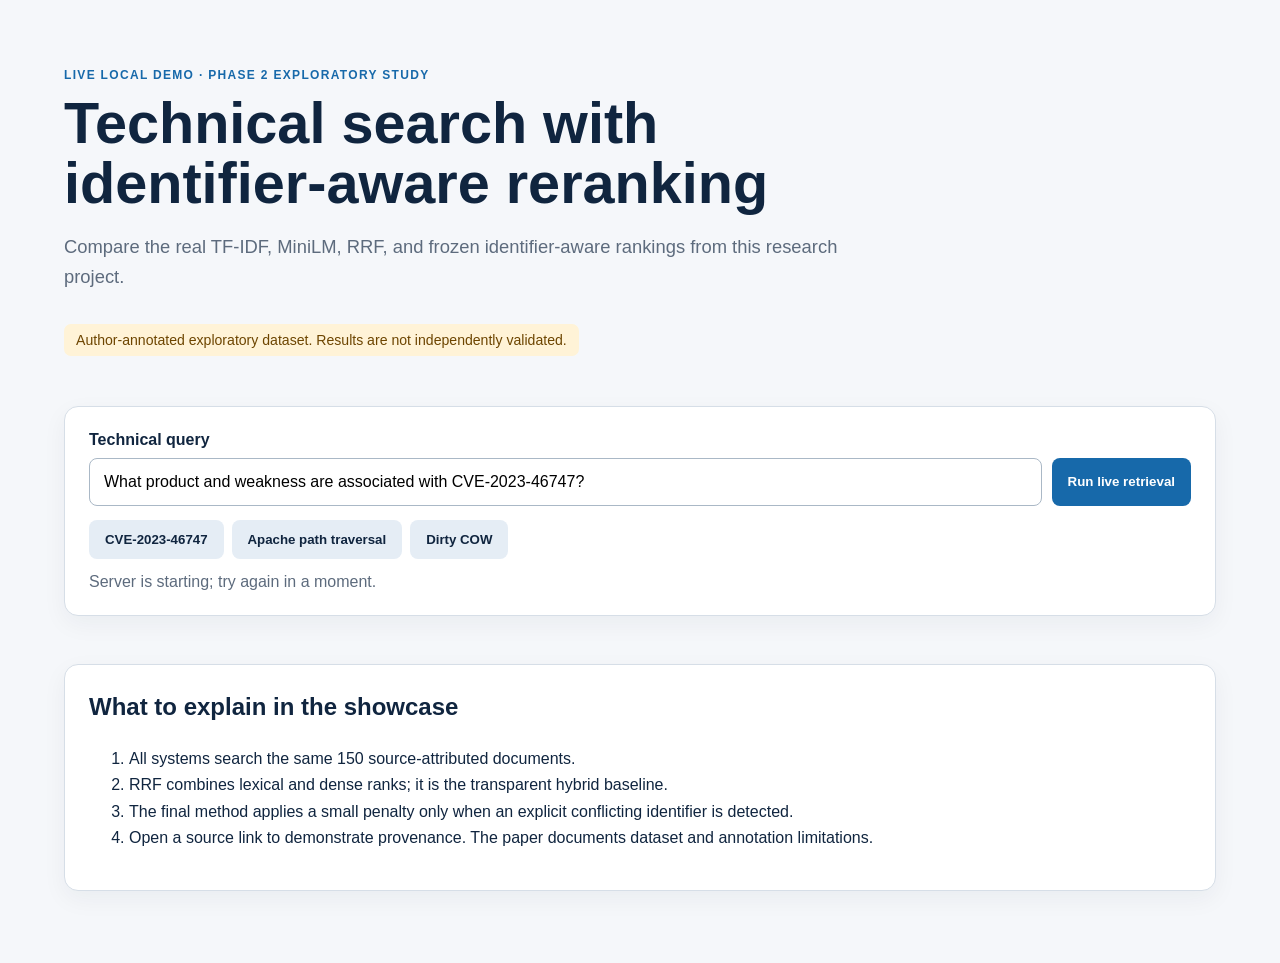
==== demo/index.html @ c55a2f31 "Add local interactive research demo" ====
<!doctype html>
<html lang="en">
<head>
  <meta charset="utf-8">
  <meta name="viewport" content="width=device-width, initial-scale=1">
  <meta name="theme-color" content="#10253f">
  <title>Identifier-Preserving Retrieval Demo</title>
  <link rel="stylesheet" href="styles.css">
</head>
<body>
  <main>
    <header>
      <p class="eyebrow">LIVE LOCAL DEMO · PHASE 2 EXPLORATORY STUDY</p>
      <h1>Technical search with identifier-aware reranking</h1>
      <p class="lede">Compare the real TF-IDF, MiniLM, RRF, and frozen identifier-aware rankings from this research project.</p>
      <p class="disclosure">Author-annotated exploratory dataset. Results are not independently validated.</p>
    </header>
    <section class="search-panel" aria-label="Search">
      <label for="query">Technical query</label>
      <div class="search-row">
        <input id="query" value="What product and weakness are associated with CVE-2023-46747?" maxlength="600">
        <button id="search">Run live retrieval</button>
      </div>
      <div class="samples">
        <button class="sample" data-query="What product and weakness are associated with CVE-2023-46747?">CVE-2023-46747</button>
        <button class="sample" data-query="What Apache HTTP Server path traversal is associated with CVE-2021-41773?">Apache path traversal</button>
        <button class="sample" data-query="What Linux memory handling race is identified as CVE-2016-5195?">Dirty COW</button>
      </div>
      <p id="status" role="status">Loading the locally cached model…</p>
    </section>
    <section id="config" class="config" hidden></section>
    <section id="results" class="results" aria-live="polite"></section>
    <section class="how">
      <h2>What to explain in the showcase</h2>
      <ol>
        <li>All systems search the same 150 source-attributed documents.</li>
        <li>RRF combines lexical and dense ranks; it is the transparent hybrid baseline.</li>
        <li>The final method applies a small penalty only when an explicit conflicting identifier is detected.</li>
        <li>Open a source link to demonstrate provenance. The paper documents dataset and annotation limitations.</li>
      </ol>
    </section>
  </main>
  <template id="card">
    <article class="method-card">
      <div class="method-heading"><h2></h2><span></span></div>
      <div class="rows"></div>
    </article>
  </template>
  <script src="app.js"></script>
</body>
</html>
---- demo/styles.css ----
:root { --ink:#10253f; --muted:#5d6b7d; --paper:#f5f7fa; --line:#d6dee7; --blue:#1769aa; --gold:#b66d00; --green:#06745f; }
* { box-sizing:border-box; }
body { margin:0; font-family:Inter,Segoe UI,Arial,sans-serif; color:var(--ink); background:var(--paper); }
main { max-width:1200px; margin:auto; padding:56px 24px 72px; }
header { max-width:780px; }
.eyebrow { color:var(--blue); letter-spacing:.11em; font-size:.75rem; font-weight:700; }
h1 { font-size:clamp(2rem,5vw,3.6rem); line-height:1.04; margin:.25rem 0 1rem; }
.lede { font-size:1.15rem; line-height:1.6; color:var(--muted); }
.disclosure { display:inline-block; background:#fff3d7; color:#6d4500; padding:8px 12px; border-radius:7px; font-size:.88rem; }
.search-panel,.method-card,.how { background:white; border:1px solid var(--line); border-radius:14px; box-shadow:0 8px 24px rgba(16,37,63,.05); }
.search-panel { margin:36px 0 16px; padding:24px; }
label { display:block; font-weight:700; margin-bottom:9px; }
.search-row { display:flex; gap:10px; }
input { flex:1; min-width:0; font-size:1rem; padding:14px; border:1px solid #aab8c6; border-radius:8px; }
button { cursor:pointer; border:0; border-radius:8px; padding:12px 16px; background:var(--blue); color:white; font-weight:700; }
button:hover { filter:brightness(.93); }
.samples { margin-top:14px; display:flex; flex-wrap:wrap; gap:8px; }
.samples button { background:#e5edf5; color:var(--ink); font-size:.83rem; }
#status { color:var(--muted); margin:14px 0 0; }
.config { background:#e7f3ef; border-left:4px solid var(--green); padding:13px 16px; font-size:.92rem; }
.results { display:grid; grid-template-columns:repeat(2,minmax(0,1fr)); gap:16px; margin-top:16px; }
.method-card { padding:18px; }
.method-heading { display:flex; justify-content:space-between; align-items:center; border-bottom:1px solid var(--line); }
.method-heading h2 { margin:0 0 12px; font-size:1.15rem; }
.method-heading span { font-size:.75rem; color:var(--muted); }
.result { padding:14px 0; border-bottom:1px solid #edf0f3; }
.result:last-child { border:0; }
.rank { color:var(--blue); font-weight:800; margin-right:6px; }
.title { font-weight:700; }
.meta,.explain { margin:.35rem 0 0 28px; color:var(--muted); font-size:.84rem; line-height:1.45; }
.explain { color:#6d4500; }
a { color:var(--blue); }
.how { margin-top:32px; padding:22px 24px; line-height:1.65; }
.how h2 { margin-top:0; }
@media (max-width:760px) { main { padding:34px 16px; } .search-row { flex-direction:column; } .results { grid-template-columns:1fr; } }
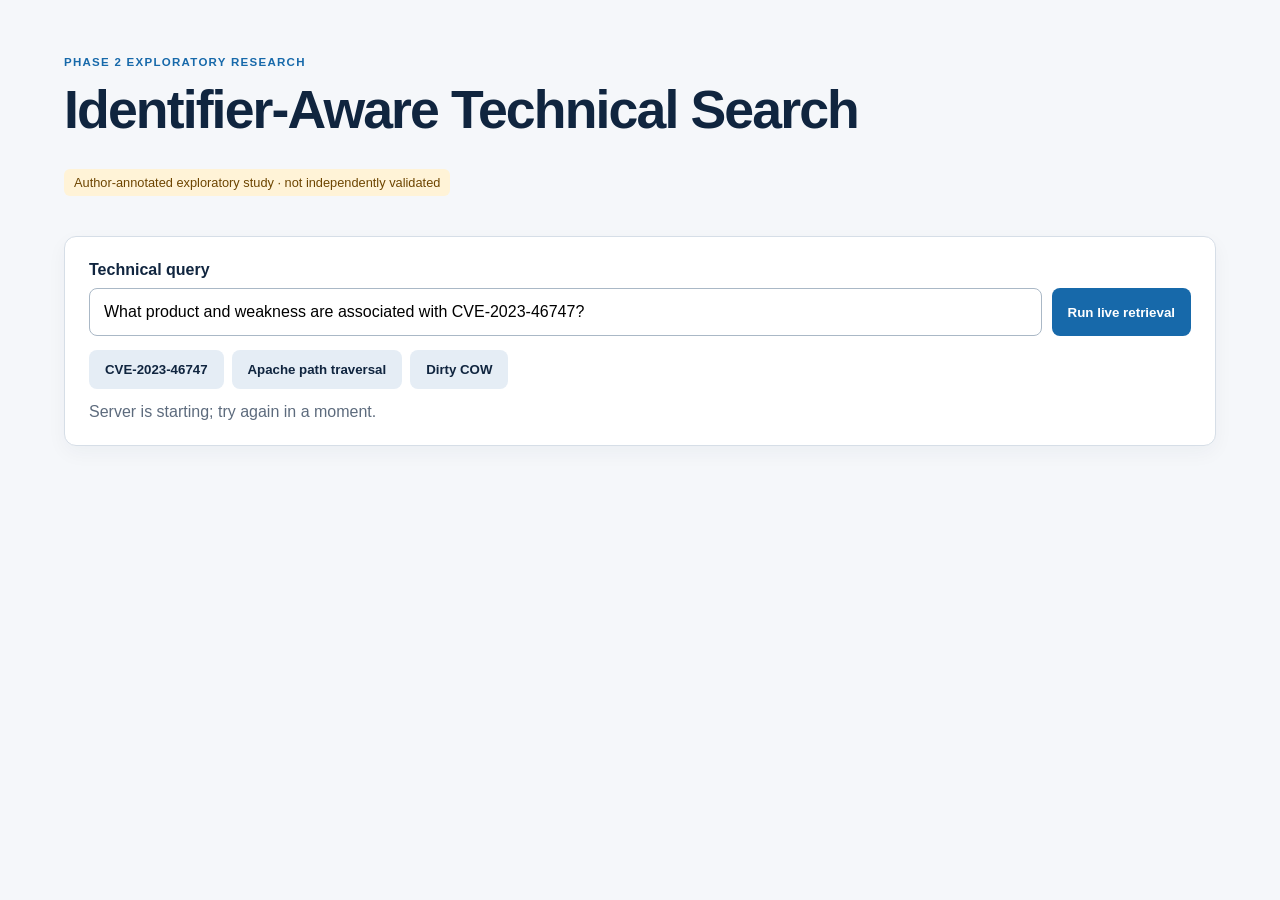
==== commit fc8c651f: "Refine live demo presentation" ====
--- a/demo/index.html
+++ b/demo/index.html
@@ -10,10 +10,9 @@
 <body>
   <main>
     <header>
-      <p class="eyebrow">LIVE LOCAL DEMO · PHASE 2 EXPLORATORY STUDY</p>
-      <h1>Technical search with identifier-aware reranking</h1>
-      <p class="lede">Compare the real TF-IDF, MiniLM, RRF, and frozen identifier-aware rankings from this research project.</p>
-      <p class="disclosure">Author-annotated exploratory dataset. Results are not independently validated.</p>
+      <p class="eyebrow">PHASE 2 EXPLORATORY RESEARCH</p>
+      <h1>Identifier-Aware Technical Search</h1>
+      <p class="disclosure">Author-annotated exploratory study · not independently validated</p>
     </header>
     <section class="search-panel" aria-label="Search">
       <label for="query">Technical query</label>
@@ -30,15 +29,6 @@
     </section>
     <section id="config" class="config" hidden></section>
     <section id="results" class="results" aria-live="polite"></section>
-    <section class="how">
-      <h2>What to explain in the showcase</h2>
-      <ol>
-        <li>All systems search the same 150 source-attributed documents.</li>
-        <li>RRF combines lexical and dense ranks; it is the transparent hybrid baseline.</li>
-        <li>The final method applies a small penalty only when an explicit conflicting identifier is detected.</li>
-        <li>Open a source link to demonstrate provenance. The paper documents dataset and annotation limitations.</li>
-      </ol>
-    </section>
   </main>
   <template id="card">
     <article class="method-card">
--- a/demo/styles.css
+++ b/demo/styles.css
@@ -2,13 +2,12 @@
 * { box-sizing:border-box; }
 body { margin:0; font-family:Inter,Segoe UI,Arial,sans-serif; color:var(--ink); background:var(--paper); }
 main { max-width:1200px; margin:auto; padding:56px 24px 72px; }
-header { max-width:780px; }
-.eyebrow { color:var(--blue); letter-spacing:.11em; font-size:.75rem; font-weight:700; }
-h1 { font-size:clamp(2rem,5vw,3.6rem); line-height:1.04; margin:.25rem 0 1rem; }
-.lede { font-size:1.15rem; line-height:1.6; color:var(--muted); }
-.disclosure { display:inline-block; background:#fff3d7; color:#6d4500; padding:8px 12px; border-radius:7px; font-size:.88rem; }
-.search-panel,.method-card,.how { background:white; border:1px solid var(--line); border-radius:14px; box-shadow:0 8px 24px rgba(16,37,63,.05); }
-.search-panel { margin:36px 0 16px; padding:24px; }
+header { display:flex; align-items:baseline; flex-wrap:wrap; gap:12px 16px; }
+.eyebrow { color:var(--blue); letter-spacing:.11em; font-size:.72rem; font-weight:800; margin:0; }
+h1 { width:100%; font-size:clamp(2rem,5vw,3.35rem); letter-spacing:-.035em; line-height:1.04; margin:.15rem 0 .35rem; }
+.disclosure { background:#fff3d7; color:#6d4500; padding:6px 10px; border-radius:6px; font-size:.8rem; white-space:nowrap; }
+.search-panel,.method-card { background:white; border:1px solid var(--line); border-radius:12px; box-shadow:0 7px 20px rgba(16,37,63,.045); }
+.search-panel { margin:28px 0 16px; padding:24px; }
 label { display:block; font-weight:700; margin-bottom:9px; }
 .search-row { display:flex; gap:10px; }
 input { flex:1; min-width:0; font-size:1rem; padding:14px; border:1px solid #aab8c6; border-radius:8px; }
@@ -19,7 +18,8 @@
 #status { color:var(--muted); margin:14px 0 0; }
 .config { background:#e7f3ef; border-left:4px solid var(--green); padding:13px 16px; font-size:.92rem; }
 .results { display:grid; grid-template-columns:repeat(2,minmax(0,1fr)); gap:16px; margin-top:16px; }
-.method-card { padding:18px; }
+.method-card { padding:18px; transition:box-shadow .18s ease, transform .18s ease; }
+.method-card:hover { box-shadow:0 11px 26px rgba(16,37,63,.09); transform:translateY(-1px); }
 .method-heading { display:flex; justify-content:space-between; align-items:center; border-bottom:1px solid var(--line); }
 .method-heading h2 { margin:0 0 12px; font-size:1.15rem; }
 .method-heading span { font-size:.75rem; color:var(--muted); }
@@ -30,6 +30,4 @@
 .meta,.explain { margin:.35rem 0 0 28px; color:var(--muted); font-size:.84rem; line-height:1.45; }
 .explain { color:#6d4500; }
 a { color:var(--blue); }
-.how { margin-top:32px; padding:22px 24px; line-height:1.65; }
-.how h2 { margin-top:0; }
-@media (max-width:760px) { main { padding:34px 16px; } .search-row { flex-direction:column; } .results { grid-template-columns:1fr; } }
+@media (max-width:760px) { main { padding:34px 16px; } header { display:block; } .eyebrow { margin-bottom:8px; } .disclosure { display:inline-block; white-space:normal; } .search-row { flex-direction:column; } .results { grid-template-columns:1fr; } }
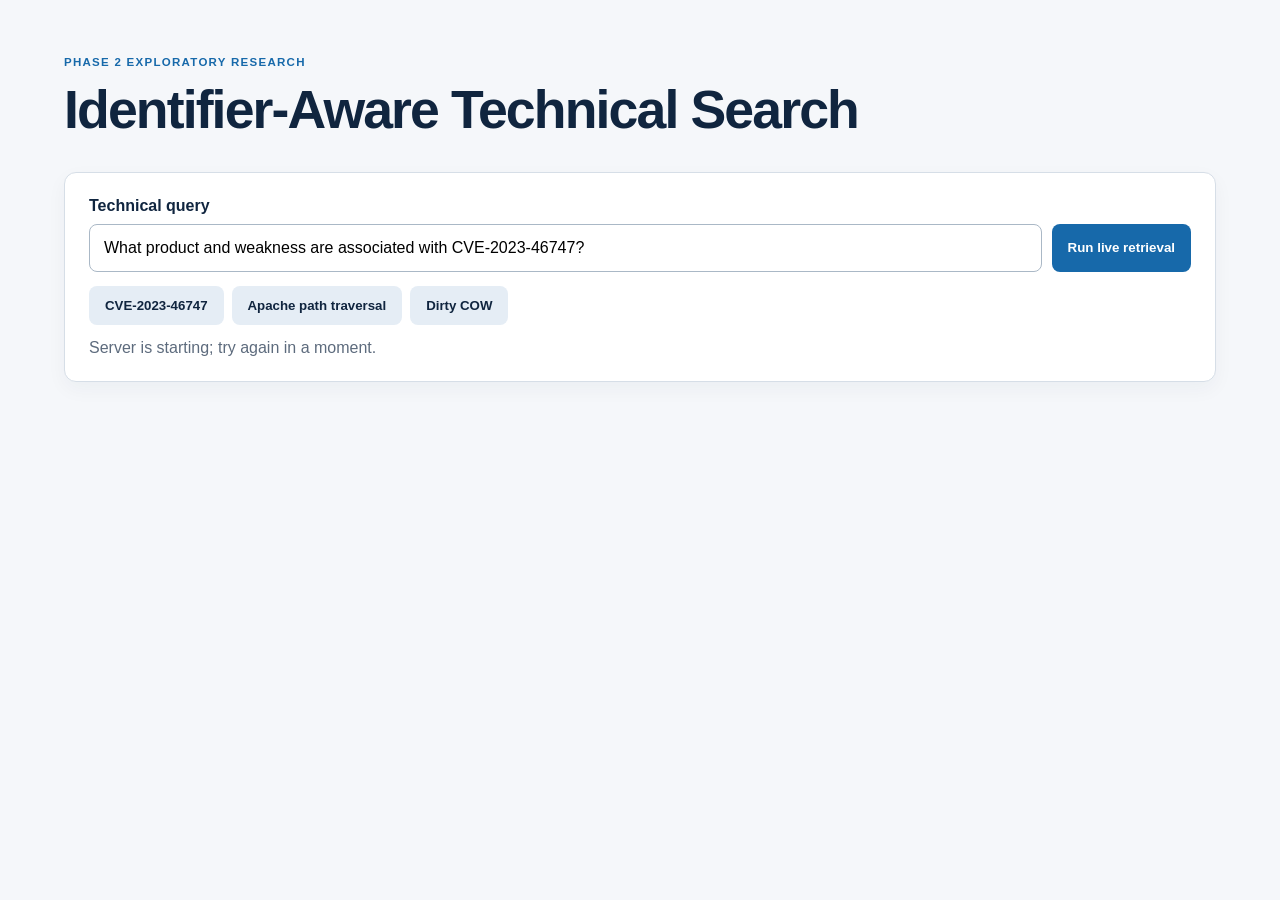
==== commit dda0d1f9: "Simplify demo header" ====
--- a/demo/index.html
+++ b/demo/index.html
@@ -12,7 +12,6 @@
     <header>
       <p class="eyebrow">PHASE 2 EXPLORATORY RESEARCH</p>
       <h1>Identifier-Aware Technical Search</h1>
-      <p class="disclosure">Author-annotated exploratory study · not independently validated</p>
     </header>
     <section class="search-panel" aria-label="Search">
       <label for="query">Technical query</label>
--- a/demo/styles.css
+++ b/demo/styles.css
@@ -5,7 +5,6 @@
 header { display:flex; align-items:baseline; flex-wrap:wrap; gap:12px 16px; }
 .eyebrow { color:var(--blue); letter-spacing:.11em; font-size:.72rem; font-weight:800; margin:0; }
 h1 { width:100%; font-size:clamp(2rem,5vw,3.35rem); letter-spacing:-.035em; line-height:1.04; margin:.15rem 0 .35rem; }
-.disclosure { background:#fff3d7; color:#6d4500; padding:6px 10px; border-radius:6px; font-size:.8rem; white-space:nowrap; }
 .search-panel,.method-card { background:white; border:1px solid var(--line); border-radius:12px; box-shadow:0 7px 20px rgba(16,37,63,.045); }
 .search-panel { margin:28px 0 16px; padding:24px; }
 label { display:block; font-weight:700; margin-bottom:9px; }
@@ -30,4 +29,4 @@
 .meta,.explain { margin:.35rem 0 0 28px; color:var(--muted); font-size:.84rem; line-height:1.45; }
 .explain { color:#6d4500; }
 a { color:var(--blue); }
-@media (max-width:760px) { main { padding:34px 16px; } header { display:block; } .eyebrow { margin-bottom:8px; } .disclosure { display:inline-block; white-space:normal; } .search-row { flex-direction:column; } .results { grid-template-columns:1fr; } }
+@media (max-width:760px) { main { padding:34px 16px; } header { display:block; } .eyebrow { margin-bottom:8px; } .search-row { flex-direction:column; } .results { grid-template-columns:1fr; } }
